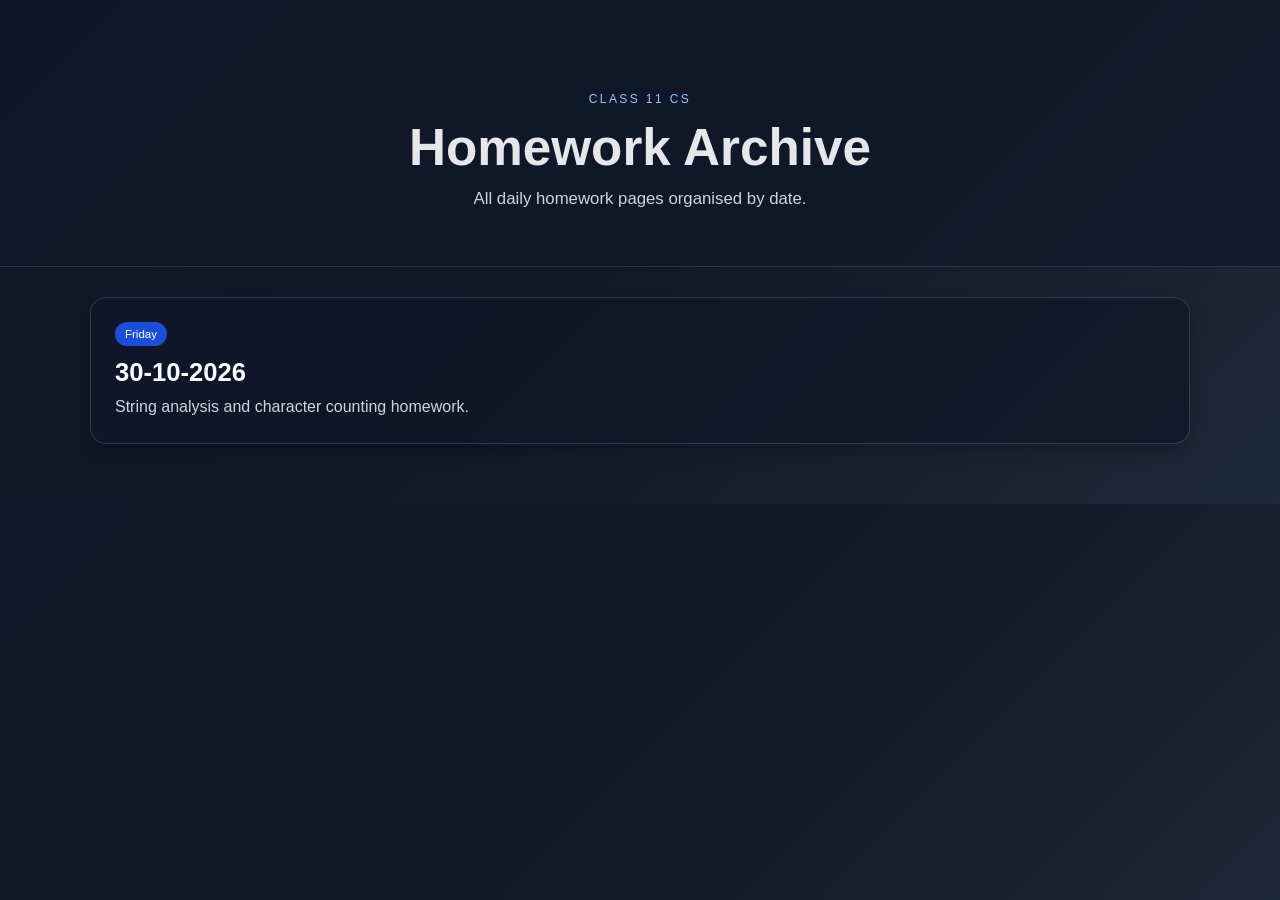
==== index.html @ b0fc4aa6 "Create a homework archive website with a dated page for the Friday assignment and a landing page for" ====
<!DOCTYPE html>
<html lang="en">
<head>
  <meta charset="UTF-8" />
  <meta name="viewport" content="width=device-width, initial-scale=1.0" />
  <title>Class 11 CS Homework Archive</title>
  <link rel="stylesheet" href="style.css" />
</head>
<body>
  <header class="hero">
    <div class="container">
      <p class="eyebrow">Class 11 CS</p>
      <h1>Homework Archive</h1>
      <p class="subtitle">All daily homework pages organised by date.</p>
    </div>
  </header>

  <main class="container">
    <section class="grid">
      <a class="card" href="pages/2026-10-30.html">
        <span class="tag">Friday</span>
        <h2>30-10-2026</h2>
        <p>String analysis and character counting homework.</p>
      </a>
    </section>
  </main>
</body>
</html>
---- style.css ----
body {
  margin: 0;
  font-family: Arial, Helvetica, sans-serif;
  background: linear-gradient(135deg, #0f172a, #111827, #1e293b);
  color: #e5e7eb;
}

* {
  box-sizing: border-box;
}

.container {
  width: min(1100px, 90%);
  margin: 0 auto;
}

.hero {
  padding: 80px 0 40px;
  text-align: center;
  background: rgba(15, 23, 42, 0.7);
  border-bottom: 1px solid rgba(148, 163, 184, 0.2);
}

.eyebrow {
  text-transform: uppercase;
  letter-spacing: 0.2em;
  font-size: 0.75rem;
  color: #93c5fd;
  margin-bottom: 12px;
}

.hero h1 {
  font-size: clamp(2.2rem, 4vw, 4rem);
  margin: 0;
}

.subtitle {
  color: #cbd5e1;
  font-size: 1.05rem;
  margin-top: 12px;
}

.grid {
  display: grid;
  grid-template-columns: repeat(auto-fit, minmax(220px, 1fr));
  gap: 20px;
  padding: 30px 0 60px;
}

.card {
  display: block;
  background: rgba(15, 23, 42, 0.8);
  border: 1px solid rgba(148, 163, 184, 0.25);
  border-radius: 16px;
  padding: 24px;
  text-decoration: none;
  color: #f8fafc;
  transition: transform 0.2s ease, border-color 0.2s ease;
  box-shadow: 0 8px 18px rgba(0, 0, 0, 0.2);
}

.card:hover {
  transform: translateY(-3px);
  border-color: #60a5fa;
}

.tag {
  display: inline-block;
  background: #1d4ed8;
  color: white;
  border-radius: 999px;
  font-size: 0.72rem;
  padding: 6px 10px;
  margin-bottom: 12px;
}

.card h2 {
  margin: 0 0 8px;
  font-size: 1.6rem;
}

.card p {
  margin: 0;
  color: #cbd5e1;
  line-height: 1.5;
}

.page {
  width: min(1100px, 90%);
  margin: 0 auto;
  padding: 30px 0 60px;
}

.topbar {
  margin-bottom: 26px;
}

.topbar a {
  color: #93c5fd;
  text-decoration: none;
  font-weight: bold;
}

.assignment {
  background: rgba(15, 23, 42, 0.8);
  border: 1px solid rgba(148, 163, 184, 0.2);
  border-radius: 16px;
  padding: 28px;
  box-shadow: 0 10px 24px rgba(0, 0, 0, 0.22);
}

.assignment h1 {
  margin-top: 8px;
  margin-bottom: 12px;
  font-size: clamp(2rem, 3vw, 3rem);
}

.assignment p {
  color: #cbd5e1;
  line-height: 1.6;
}

.code-box {
  margin-top: 26px;
  background: #020817;
  border-radius: 12px;
  border: 1px solid rgba(148, 163, 184, 0.2);
  overflow-x: auto;
}

code, pre {
  font-family: "Consolas", "Monaco", monospace;
  font-size: 0.92rem;
  line-height: 1.6;
}

pre {
  margin: 0;
  padding: 24px;
  color: #e2e8f0;
  white-space: pre-wrap;
  word-wrap: break-word;
}
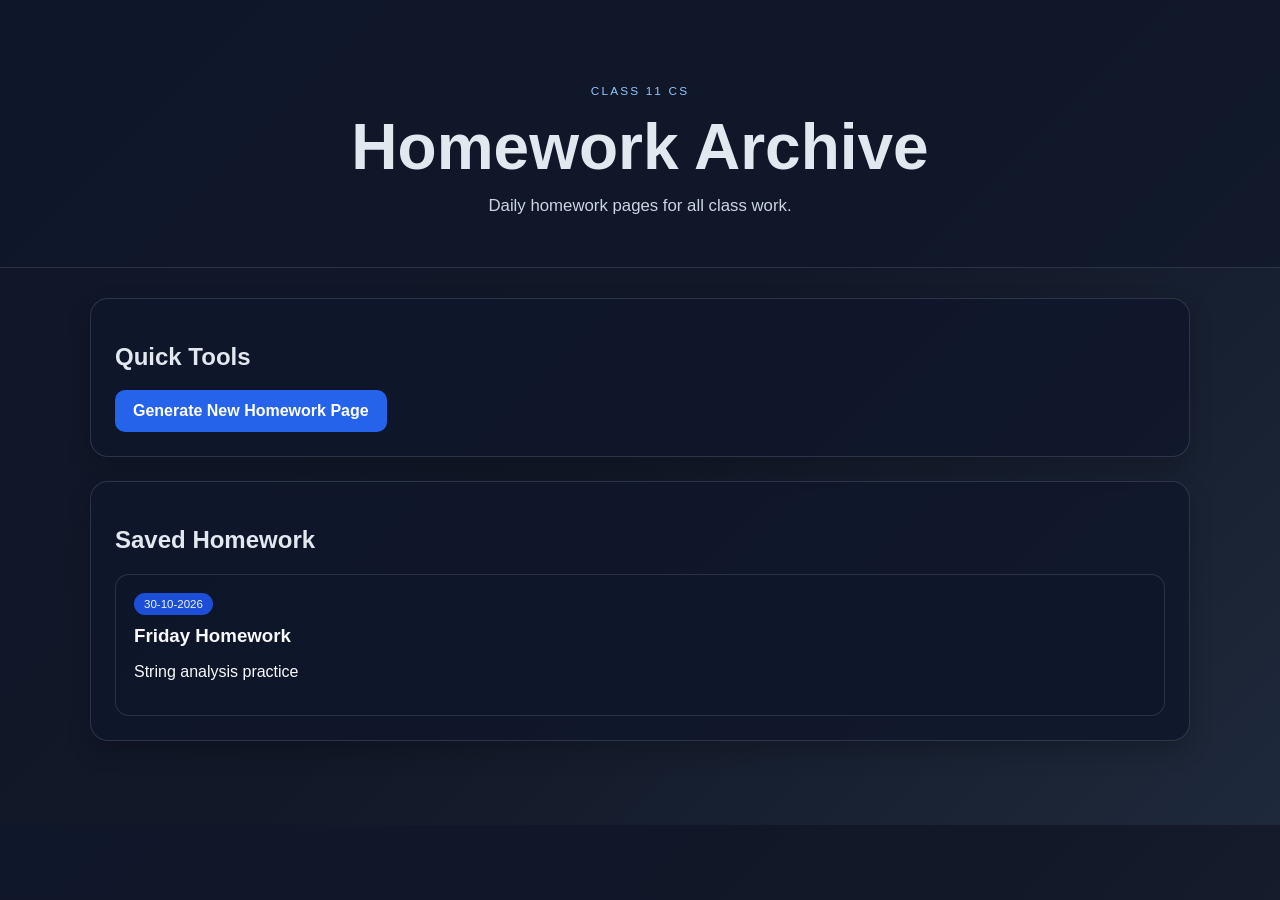
==== commit f18fb7c6: "Set up a browser-based homework generator that builds the final HTML for each daily page, with instr" ====
--- a/index.html
+++ b/index.html
@@ -8,20 +8,30 @@
 </head>
 <body>
   <header class="hero">
-    <div class="container">
+    <div class="container narrow">
       <p class="eyebrow">Class 11 CS</p>
       <h1>Homework Archive</h1>
-      <p class="subtitle">All daily homework pages organised by date.</p>
+      <p class="subtitle">Daily homework pages for all class work.</p>
     </div>
   </header>
 
   <main class="container">
-    <section class="grid">
-      <a class="card" href="pages/2026-10-30.html">
-        <span class="tag">Friday</span>
-        <h2>30-10-2026</h2>
-        <p>String analysis and character counting homework.</p>
-      </a>
+    <section class="panel actions-panel">
+      <h2>Quick Tools</h2>
+      <div class="button-row">
+        <a class="btn primary" href="generator.html">Generate New Homework Page</a>
+      </div>
+    </section>
+
+    <section class="panel archive-panel">
+      <h2>Saved Homework</h2>
+      <div class="entry-list">
+        <a class="entry-card" href="pages/2026-10-30.html">
+          <span class="date-pill">30-10-2026</span>
+          <h3>Friday Homework</h3>
+          <p>String analysis practice</p>
+        </a>
+      </div>
     </section>
   </main>
 </body>
--- a/style.css
+++ b/style.css
@@ -2,142 +2,164 @@
   margin: 0;
   font-family: Arial, Helvetica, sans-serif;
   background: linear-gradient(135deg, #0f172a, #111827, #1e293b);
-  color: #e5e7eb;
+  color: #e2e8f0;
 }
 
-* {
-  box-sizing: border-box;
-}
+* { box-sizing: border-box; }
 
 .container {
   width: min(1100px, 90%);
   margin: 0 auto;
 }
 
+.narrow {
+  max-width: 800px;
+}
+
 .hero {
-  padding: 80px 0 40px;
+  padding: 72px 0 34px;
   text-align: center;
   background: rgba(15, 23, 42, 0.7);
   border-bottom: 1px solid rgba(148, 163, 184, 0.2);
 }
 
 .eyebrow {
+  letter-spacing: 0.18em;
   text-transform: uppercase;
-  letter-spacing: 0.2em;
-  font-size: 0.75rem;
   color: #93c5fd;
+  font-size: 0.74rem;
   margin-bottom: 12px;
 }
 
 .hero h1 {
-  font-size: clamp(2.2rem, 4vw, 4rem);
   margin: 0;
+  font-size: clamp(2.2rem, 5vw, 4rem);
 }
 
 .subtitle {
+  margin-top: 12px;
   color: #cbd5e1;
   font-size: 1.05rem;
-  margin-top: 12px;
 }
 
-.grid {
-  display: grid;
-  grid-template-columns: repeat(auto-fit, minmax(220px, 1fr));
-  gap: 20px;
+main {
   padding: 30px 0 60px;
 }
 
-.card {
-  display: block;
-  background: rgba(15, 23, 42, 0.8);
-  border: 1px solid rgba(148, 163, 184, 0.25);
-  border-radius: 16px;
+.panel {
+  background: rgba(15, 23, 42, 0.82);
+  border: 1px solid rgba(148, 163, 184, 0.22);
+  border-radius: 18px;
   padding: 24px;
-  text-decoration: none;
-  color: #f8fafc;
-  transition: transform 0.2s ease, border-color 0.2s ease;
-  box-shadow: 0 8px 18px rgba(0, 0, 0, 0.2);
+  margin-bottom: 24px;
+  box-shadow: 0 10px 24px rgba(0, 0, 0, 0.2);
 }
 
-.card:hover {
-  transform: translateY(-3px);
-  border-color: #60a5fa;
+.field-row {
+  display: flex;
+  flex-direction: column;
+  gap: 8px;
+  margin-bottom: 18px;
 }
 
-.tag {
+label {
+  font-weight: 700;
+}
+
+input, textarea, button, .btn {
+  font: inherit;
+}
+
+input, textarea {
+  width: 100%;
+  background: rgba(15, 23, 42, 0.7);
+  border: 1px solid rgba(148, 163, 184, 0.26);
+  border-radius: 10px;
+  color: #f8fafc;
+  padding: 12px 14px;
+}
+
+textarea {
+  resize: vertical;
+  min-height: 260px;
+}
+
+.button-row {
+  display: flex;
+  gap: 12px;
+  flex-wrap: wrap;
+  align-items: center;
+}
+
+button, .btn {
+  display: inline-flex;
+  align-items: center;
+  justify-content: center;
+  border-radius: 10px;
+  padding: 12px 18px;
+  font-weight: 700;
+  text-decoration: none;
+  border: none;
+  cursor: pointer;
+}
+
+.primary {
+  background: #2563eb;
+  color: white;
+}
+
+.secondary {
+  background: rgba(148, 163, 184, 0.15);
+  color: #e2e8f0;
+}
+
+.entry-list {
+  display: grid;
+  grid-template-columns: repeat(auto-fit, minmax(220px, 1fr));
+  gap: 18px;
+}
+
+.entry-card {
+  display: block;
+  background: rgba(15, 23, 42, 0.72);
+  border: 1px solid rgba(148, 163, 184, 0.2);
+  border-radius: 14px;
+  padding: 18px;
+  color: #f8fafc;
+  text-decoration: none;
+}
+
+.date-pill {
   display: inline-block;
   background: #1d4ed8;
-  color: white;
+  color: #edf6ff;
   border-radius: 999px;
+  padding: 5px 10px;
   font-size: 0.72rem;
-  padding: 6px 10px;
-  margin-bottom: 12px;
+  margin-bottom: 10px;
 }
 
-.card h2 {
+.entry-card h3 {
   margin: 0 0 8px;
-  font-size: 1.6rem;
 }
 
-.card p {
-  margin: 0;
-  color: #cbd5e1;
-  line-height: 1.5;
-}
-
-.page {
-  width: min(1100px, 90%);
-  margin: 0 auto;
-  padding: 30px 0 60px;
-}
-
-.topbar {
-  margin-bottom: 26px;
-}
-
-.topbar a {
-  color: #93c5fd;
-  text-decoration: none;
-  font-weight: bold;
-}
-
-.assignment {
-  background: rgba(15, 23, 42, 0.8);
-  border: 1px solid rgba(148, 163, 184, 0.2);
-  border-radius: 16px;
-  padding: 28px;
-  box-shadow: 0 10px 24px rgba(0, 0, 0, 0.22);
-}
-
-.assignment h1 {
-  margin-top: 8px;
-  margin-bottom: 12px;
-  font-size: clamp(2rem, 3vw, 3rem);
-}
-
-.assignment p {
+.helper-text {
   color: #cbd5e1;
   line-height: 1.6;
 }
 
-.code-box {
-  margin-top: 26px;
-  background: #020817;
-  border-radius: 12px;
-  border: 1px solid rgba(148, 163, 184, 0.2);
-  overflow-x: auto;
+.hidden {
+  display: none;
 }
 
-code, pre {
-  font-family: "Consolas", "Monaco", monospace;
-  font-size: 0.92rem;
+#generated-output {
+  width: 100%;
+  min-height: 420px;
+  background: #020817;
+  color: #e2e8f0;
+  border: 1px solid rgba(148, 163, 184, 0.18);
+  border-radius: 12px;
+  padding: 18px;
+  font-family: "Consolas", "Courier New", monospace;
   line-height: 1.6;
 }
-
-pre {
-  margin: 0;
-  padding: 24px;
-  color: #e2e8f0;
-  white-space: pre-wrap;
-  word-wrap: break-word;
-}
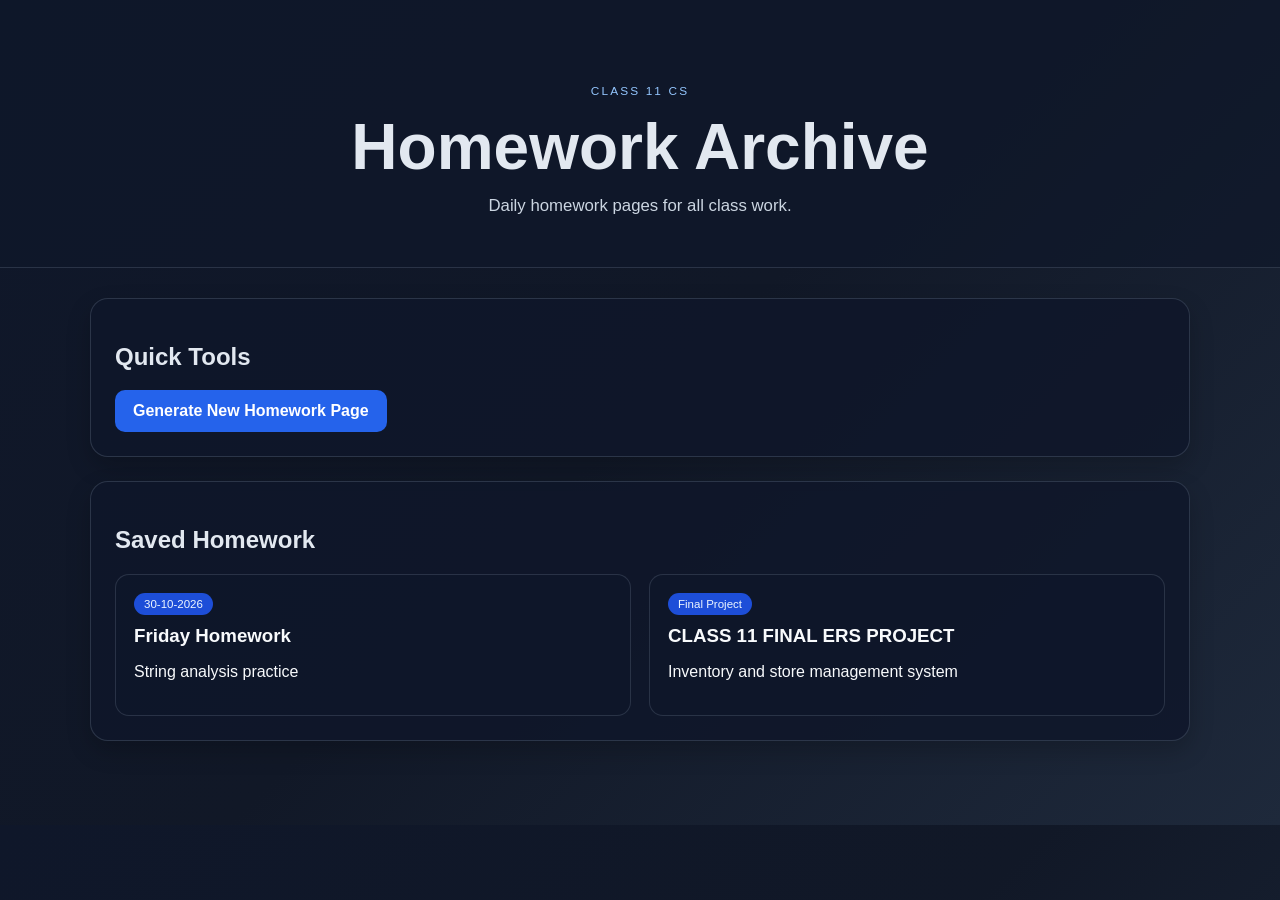
==== commit f373c4e1: "Add the final ERS project as a proper HTML page in the repo and link it from the archive homepage." ====
--- a/index.html
+++ b/index.html
@@ -31,6 +31,12 @@
           <h3>Friday Homework</h3>
           <p>String analysis practice</p>
         </a>
+
+        <a class="entry-card" href="pages/class-11-final-ers-project.html">
+          <span class="date-pill">Final Project</span>
+          <h3>CLASS 11 FINAL ERS PROJECT</h3>
+          <p>Inventory and store management system</p>
+        </a>
       </div>
     </section>
   </main>
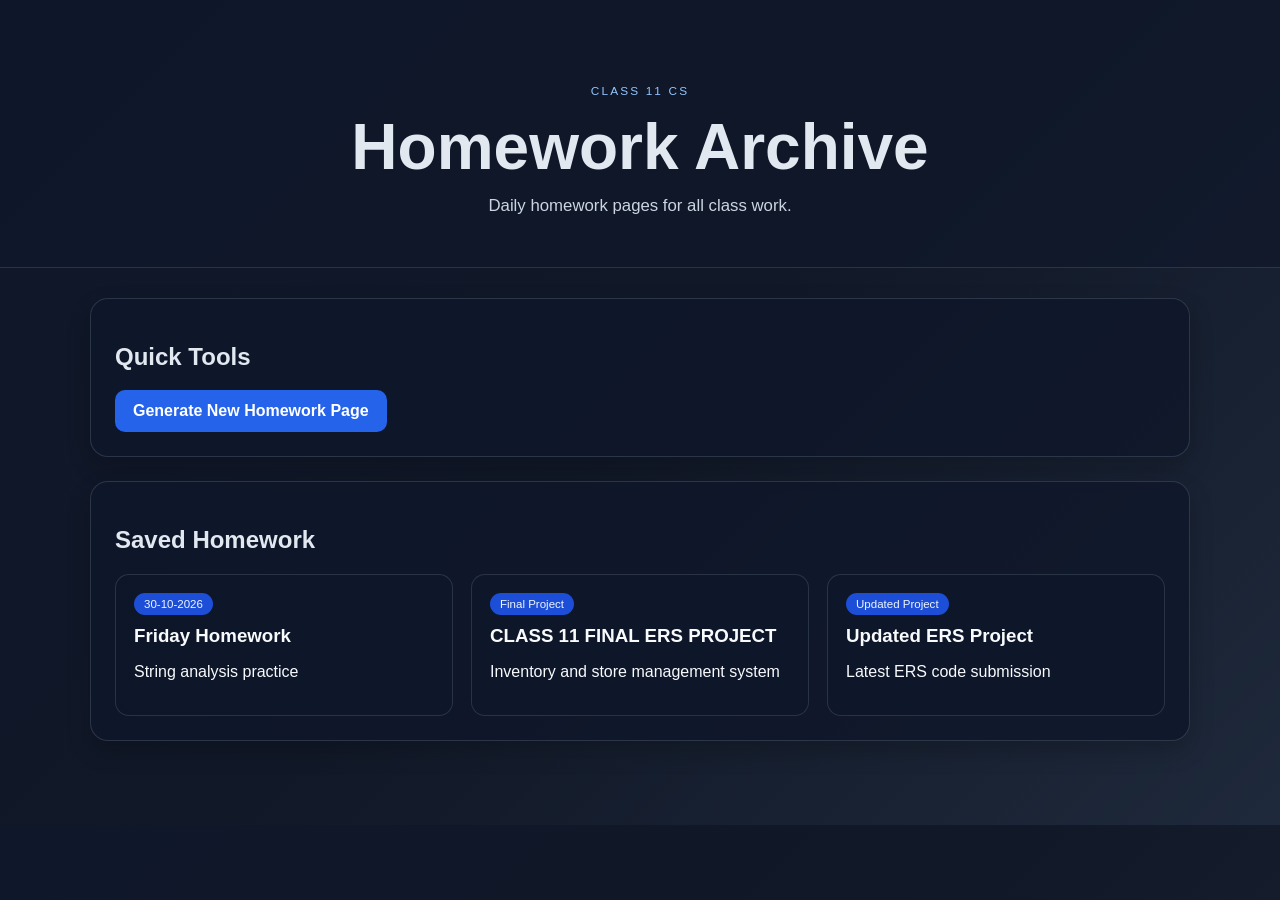
==== commit f93a2bf7: "Add the updated ERS project page and source to the homework archive, and link it from the homepage." ====
--- a/index.html
+++ b/index.html
@@ -31,11 +31,15 @@
           <h3>Friday Homework</h3>
           <p>String analysis practice</p>
         </a>
-
         <a class="entry-card" href="pages/class-11-final-ers-project.html">
           <span class="date-pill">Final Project</span>
           <h3>CLASS 11 FINAL ERS PROJECT</h3>
           <p>Inventory and store management system</p>
+        </a>
+        <a class="entry-card" href="pages/updated-ers-project.html">
+          <span class="date-pill">Updated Project</span>
+          <h3>Updated ERS Project</h3>
+          <p>Latest ERS code submission</p>
         </a>
       </div>
     </section>
